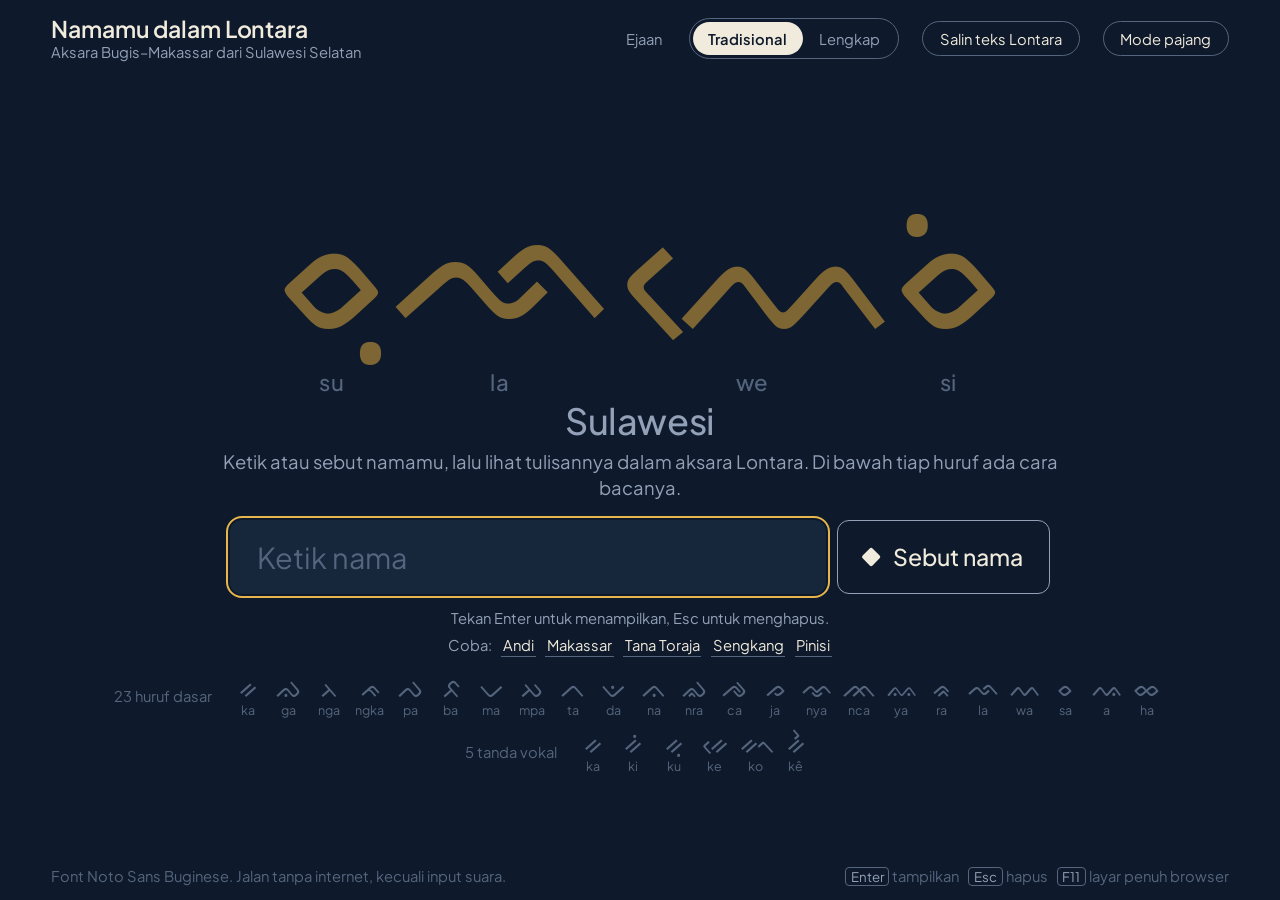
==== index.html @ 4ddb614c "Upload index" ====
<!doctype html>
<html lang="id">
<head>
<meta charset="utf-8">
<meta name="viewport" content="width=device-width, initial-scale=1">
<title>Namamu dalam Lontara</title>
<meta name="description" content="Ketik atau sebut namamu, lalu lihat tulisannya dalam aksara Lontara, aksara Bugis–Makassar dari Sulawesi Selatan.">
<style>
@font-face{
  font-family:"Plus Jakarta Sans";
  src:url([data-uri]) format("woff2");
  font-weight:200 800;font-style:normal;font-display:block;
}
@font-face{
  font-family:"Noto Sans Buginese";
  src:url([data-uri]) format("woff2");
  font-weight:400;font-style:normal;font-display:block;
}

:root{
  --laut:#0E1A2B;
  --kayu:#16263B;
  --kayu-2:#213852;
  --emas:#E6B64C;
  --emas-redup:#7D6633;
  --kapas:#F1EBDD;
  --kabut:#93A1B8;
  --kabut-2:#55657E;
  --sutra:#E24D8B;
  --fs-0:.8rem;
  --fs-1:1rem;
  --fs-2:1.25rem;
  --fs-3:1.5625rem;
  --fs-4:1.953rem;
  --radius:12px;
  --script:"Noto Sans Buginese","Leelawadee UI","Noto Sans","Segoe UI",sans-serif;
}

*{box-sizing:border-box}
html{font-size:clamp(16px,1.05vw + 5px,26px);-webkit-text-size-adjust:100%}
body{
  margin:0;min-height:100vh;min-height:100dvh;
  display:flex;flex-direction:column;
  background:var(--laut);color:var(--kapas);
  font-family:"Plus Jakarta Sans",system-ui,-apple-system,"Segoe UI",sans-serif;
  font-weight:400;line-height:1.5;
}
button{font:inherit;color:inherit;cursor:pointer}
:focus-visible{outline:2px solid var(--emas);outline-offset:3px}

/* ---------- Baris atas ---------- */
.bar{
  display:flex;align-items:center;justify-content:space-between;gap:.75rem 2rem;flex-wrap:wrap;
  padding:.8rem 4vw .2rem;
}
.bar-title{display:flex;flex-direction:column;gap:.05rem}
.bar-title h1{margin:0;font-size:var(--fs-2);font-weight:600;letter-spacing:-.005em;line-height:1.2}
.bar-title p{margin:0;font-size:var(--fs-0);color:var(--kabut);line-height:1.3}
.bar-tools{display:flex;align-items:center;gap:.75rem 1.25rem;flex-wrap:wrap}

.seg{display:inline-flex;align-items:center;gap:.6rem;font-size:var(--fs-0);color:var(--kabut)}
.seg-pills{display:inline-flex;padding:3px;border:1px solid var(--kabut-2);border-radius:999px}
.seg label{position:relative}
.seg input{position:absolute;inset:0;opacity:0;margin:0;cursor:pointer}
.seg span{display:block;padding:.28rem .85rem;border-radius:999px;color:var(--kabut);transition:background .15s,color .15s}
.seg input:checked+span{background:var(--kapas);color:var(--laut);font-weight:600}
.seg input:focus-visible+span{outline:2px solid var(--emas);outline-offset:2px}

.btn-quiet{
  background:none;border:1px solid var(--kabut-2);border-radius:999px;
  padding:.3rem .9rem;font-size:var(--fs-0);color:var(--kapas);
}
.btn-quiet:hover{border-color:var(--kabut)}
.btn-quiet[data-done="1"]{border-color:var(--emas);color:var(--emas)}

/* ---------- Panggung ---------- */
.stage{
  flex:1;display:flex;flex-direction:column;justify-content:center;align-items:center;
  width:min(1600px,100%);margin:0 auto;padding:.4rem 4vw .6rem;gap:.75rem;
}
.hero{width:100%;text-align:center}
.hero-row{
  display:flex;flex-wrap:wrap;justify-content:center;align-items:flex-end;
  column-gap:.55em;row-gap:.1em;
  font-size:120px; /* dihitung ulang lewat JS */
  min-height:1.45em;
}
.word{display:inline-flex;align-items:flex-end}
.cell{display:flex;flex-direction:column;align-items:center;padding:0 .035em}
.glyph{
  font-family:var(--script);color:var(--emas);
  line-height:1.22;white-space:nowrap;
}
.gloss{
  font-size:max(13px,.13em);line-height:1.2;color:var(--kabut);
  margin-top:-.15em;font-weight:500;letter-spacing:.01em;white-space:nowrap;
}
.hero.is-demo .glyph{color:var(--emas-redup)}
.hero.is-demo .gloss{color:var(--kabut-2)}
.hero-name{
  margin:.2rem 0 0;font-size:var(--fs-4);font-weight:500;letter-spacing:-.01em;line-height:1.2;
}
.hero.is-demo .hero-name{color:var(--kabut)}
.note{
  margin:.35rem auto 0;max-width:62ch;font-size:var(--fs-1);color:var(--kabut);line-height:1.45;
}
.note b{color:var(--kapas);font-weight:600}

@keyframes write{
  from{opacity:0;transform:translateY(.06em) scale(.94)}
  to{opacity:1;transform:none}
}
.cell.in{animation:write .45s cubic-bezier(.2,.7,.2,1) both}

/* ---------- Masukan ---------- */
.entry{display:flex;gap:.6rem;width:min(820px,100%);margin-top:.25rem}
.field{flex:1;position:relative;min-width:0}
.field input{
  width:100%;font:inherit;font-size:var(--fs-3);font-weight:500;
  padding:.5em 2.2em .5em .9em;
  background:var(--kayu);color:var(--kapas);
  border:1px solid var(--kabut-2);border-radius:var(--radius);
  caret-color:var(--emas);
}
.field input::placeholder{color:var(--kabut-2);font-weight:400}
.field input:focus{outline:2px solid var(--emas);outline-offset:2px;border-color:transparent}
.clear{
  position:absolute;right:.45em;top:50%;transform:translateY(-50%);
  width:2em;height:2em;border:0;border-radius:50%;background:none;color:var(--kabut);
  font-size:var(--fs-2);line-height:1;display:grid;place-items:center;
}
.clear:hover{background:var(--kayu-2);color:var(--kapas)}
.clear[hidden]{display:none}

.mic{
  display:inline-flex;align-items:center;gap:.6em;
  padding:0 1.15em;border:1px solid var(--kabut);border-radius:var(--radius);
  background:transparent;color:var(--kapas);font-size:var(--fs-2);font-weight:500;white-space:nowrap;
  transition:border-color .15s,color .15s,background .15s;
}
.mic:hover{background:var(--kayu)}
.mic:disabled{cursor:not-allowed;color:var(--kabut-2);border-color:var(--kabut-2)}
.rhomb{width:.62em;height:.62em;flex:none;transform:rotate(45deg);background:currentColor;border-radius:2px}
.mic.is-listening{color:var(--sutra);border-color:var(--sutra);background:rgba(226,77,139,.08)}
@keyframes breathe{
  0%,100%{transform:rotate(45deg) scale(1);opacity:1}
  50%{transform:rotate(45deg) scale(1.35);opacity:.55}
}
.mic.is-listening .rhomb{animation:breathe 1.1s ease-in-out infinite}

.hint{
  margin:0;font-size:var(--fs-0);color:var(--kabut);text-align:center;max-width:72ch;line-height:1.4;
}
.hint[data-kind="error"]{color:var(--kapas)}
.chips{
  margin:-.45rem 0 0;font-size:var(--fs-0);color:var(--kabut);
  display:flex;flex-wrap:wrap;justify-content:center;gap:.25rem .5rem;align-items:baseline;
}
.chip{
  background:none;border:0;padding:0 .1rem;color:var(--kapas);
  border-bottom:1px solid var(--kabut-2);line-height:1.3;
}
.chip:hover{border-bottom-color:var(--emas);color:var(--emas)}

/* ---------- Bagan huruf ---------- */
.chart{
  display:flex;flex-wrap:wrap;justify-content:center;gap:.4rem 2rem;
  width:100%;margin-top:.1rem;
}
.chart-group{display:flex;align-items:center;gap:.9rem;flex-wrap:wrap;justify-content:center}
.chart-cap{margin:0;font-size:var(--fs-0);color:var(--kabut-2);white-space:nowrap}
.chart ul{list-style:none;margin:0;padding:0;display:flex;flex-wrap:wrap;gap:.15rem;justify-content:center}
.chart li{
  display:flex;flex-direction:column;align-items:center;justify-content:flex-end;
  min-width:2.05rem;padding:.1rem .25rem .15rem;border-radius:8px;color:var(--kabut-2);
  transition:background .2s,color .2s;
}
.chart .g{font-family:var(--script);font-size:1.3rem;line-height:1.2;color:var(--kabut-2);transition:color .2s}
.chart .l{font-size:.68rem;line-height:1.2}
.chart li.on{background:var(--kayu);color:var(--kapas)}
.chart li.on .g{color:var(--emas)}

/* ---------- Kaki ---------- */
.foot{
  display:flex;justify-content:space-between;align-items:center;gap:.5rem 1rem;flex-wrap:wrap;
  padding:.2rem 4vw .7rem;font-size:var(--fs-0);color:var(--kabut-2);
}
.foot p{margin:0}
.foot kbd{
  font:inherit;font-size:.9em;padding:0 .35em;border:1px solid var(--kabut-2);border-radius:4px;color:var(--kabut);
}

/* ---------- Mode pajang ---------- */
body.pajang .bar,body.pajang .chart,body.pajang .foot,body.pajang .hint,body.pajang .chips{display:none}
body.pajang .stage{gap:2rem}
body.pajang .entry{opacity:.22;transition:opacity .25s}
body.pajang .entry:hover,body.pajang .entry:focus-within{opacity:1}

@media (max-width:720px){
  .entry{flex-direction:column}
  .mic{justify-content:center;padding:.6em 1em}
  .bar{padding-top:.75rem}
}
@media (prefers-reduced-motion:reduce){
  .cell.in{animation:none}
  .mic.is-listening .rhomb{animation:none;transform:rotate(45deg) scale(1.2)}
  .seg span,.mic,.chart li,.chart .g{transition:none}
}
</style>
</head>
<body>

<header class="bar">
  <div class="bar-title">
    <h1>Namamu dalam Lontara</h1>
    <p>Aksara Bugis–Makassar dari Sulawesi Selatan</p>
  </div>
  <div class="bar-tools">
    <div class="seg" role="radiogroup" aria-label="Ejaan">
      <span>Ejaan</span>
      <div class="seg-pills">
        <label><input type="radio" name="mode" value="trad" checked><span>Tradisional</span></label>
        <label><input type="radio" name="mode" value="full"><span>Lengkap</span></label>
      </div>
    </div>
    <button class="btn-quiet" id="btnCopy" type="button">Salin teks Lontara</button>
    <button class="btn-quiet" id="btnPajang" type="button">Mode pajang</button>
  </div>
</header>

<main class="stage">
  <section class="hero is-demo" id="hero" aria-live="polite" aria-atomic="true">
    <div class="hero-row" id="heroRow"></div>
    <p class="hero-name" id="heroName"></p>
    <p class="note" id="note"></p>
  </section>

  <form class="entry" id="form" autocomplete="off">
    <div class="field">
      <input id="nameInput" type="text" inputmode="text" maxlength="48" spellcheck="false"
             autocomplete="off" autocapitalize="words" placeholder="Ketik nama" aria-label="Nama">
      <button class="clear" id="btnClear" type="button" aria-label="Hapus nama" hidden>×</button>
    </div>
    <button class="mic" id="btnMic" type="button" aria-pressed="false">
      <span class="rhomb" aria-hidden="true"></span><span id="micLabel">Sebut nama</span>
    </button>
  </form>

  <p class="hint" id="hint"></p>
  <p class="chips" id="chips"></p>

  <section class="chart" aria-label="Huruf Lontara">
    <div class="chart-group">
      <p class="chart-cap">23 huruf dasar</p>
      <ul id="letters"></ul>
    </div>
    <div class="chart-group">
      <p class="chart-cap">5 tanda vokal</p>
      <ul id="vowels"></ul>
    </div>
  </section>
</main>

<footer class="foot">
  <p>Font Noto Sans Buginese. Jalan tanpa internet, kecuali input suara.</p>
  <p><kbd>Enter</kbd> tampilkan &nbsp; <kbd>Esc</kbd> hapus &nbsp; <kbd>F11</kbd> layar penuh browser</p>
</footer>

<script>
(function(){
'use strict';

/* ===================== Mesin alih aksara ===================== */
const LETTERS=[
  ['k','ᨀ','ka'],['g','ᨁ','ga'],['ng','ᨂ','nga'],['ngk','ᨃ','ngka'],
  ['p','ᨄ','pa'],['b','ᨅ','ba'],['m','ᨆ','ma'],['mp','ᨇ','mpa'],
  ['t','ᨈ','ta'],['d','ᨉ','da'],['n','ᨊ','na'],['nr','ᨋ','nra'],
  ['c','ᨌ','ca'],['j','ᨍ','ja'],['ny','ᨎ','nya'],['nc','ᨏ','nca'],
  ['y','ᨐ','ya'],['r','ᨑ','ra'],['l','ᨒ','la'],['w','ᨓ','wa'],
  ['s','ᨔ','sa'],['','ᨕ','a'],['h','ᨖ','ha']
];
const CONS={};LETTERS.forEach(([k,g,l])=>{CONS[k]={g,l};});
const VSIGN={a:'',i:'ᨗ',u:'ᨘ',e:'ᨙ',o:'ᨚ','ə':'ᨛ'};
const VLATIN={a:'a',i:'i',u:'u',e:'e',o:'o','ə':'ê'};
const VOWELS='aiueoə';
const isV=ch=>!!ch&&VOWELS.includes(ch);
const SUBS={f:'p',v:'w',z:'j',q:'k',kh:'k',sy:'s',sh:'s',ch:'c',th:'t',dh:'d',ph:'p',gh:'g',zh:'j'};
const DIGRAPHS=['ngk','ng','ny','mp','nr','nc','kh','sy','sh','ch','th','dh','ph','gh','zh'];
const PRENASAL=new Set(['ngk','mp','nr','nc']);

function normalize(str){
  let s=String(str||'').toLowerCase();
  s=s.replace(/[êëè]/g,'ə').replace(/é/g,'e');
  s=s.normalize('NFD').replace(/[\u0300-\u036f]/g,'');
  s=s.replace(/eu/g,'ə');          // "eu" ala Sunda: Euis, Teuku
  s=s.replace(/oe/g,'u');          // ejaan lama: Soekarno
  s=s.replace(/dj/g,'j').replace(/tj/g,'c');
  s=s.replace(/([bcdfgjklmpqrtvwxz])y(?=[aiueoə])/g,'$1i'); // Ryan, Dyah, Aditya
  s=s.replace(/y(?![aiueoə])/g,'i');                         // Rizky, Dedy, Mey
  s=s.replace(/x/g,'ks');
  s=s.replace(/['’`]/g,'');        // hamzah / glottal tidak ditulis
  s=s.replace(/[^a-zə]+/g,' ').trim();
  return s;
}

function parseWord(w){
  const toks=[];let i=0;
  while(i<w.length){
    const ch=w[i];
    if(isV(ch)){toks.push({c:null,v:ch});i++;continue;}
    let key=null;
    for(const d of DIGRAPHS){
      if(w.startsWith(d,i)){
        if(PRENASAL.has(d)&&!isV(w[i+d.length]))continue;
        key=d;break;
      }
    }
    if(!key)key=ch;
    i+=key.length;
    let sub=null,k=key;
    if(SUBS[k]){sub=[k,SUBS[k]];k=SUBS[k];}
    if(!CONS[k])continue;
    const next=w[i]||'';
    if(isV(next)){toks.push({c:k,v:next,sub});i++;}
    else toks.push({c:k,v:null,coda:true,sub});
  }
  const out=[];let gem=false;
  for(let j=0;j<toks.length;j++){
    const t=toks[j],n=toks[j+1];
    if(t.coda&&n&&n.c===t.c){gem=true;continue;} // huruf dobel ditulis sekali
    out.push(t);
  }
  out.gem=gem;
  return out;
}

function renderWord(tokens,mode){
  const cells=[],dropped=[],written=[],subs=[];
  for(const t of tokens){
    if(t.sub)subs.push(t.sub);
    if(t.coda){
      if(mode==='trad'){dropped.push(t.c);continue;}
      written.push(t.c);
      cells.push({g:CONS[t.c].g,l:CONS[t.c].l,c:t.c,v:'a'});
      continue;
    }
    const ck=t.c===null?'':t.c;
    const base=CONS[ck];
    const consLatin=ck===''?'':base.l.slice(0,-1);
    cells.push({g:base.g+VSIGN[t.v],l:consLatin+VLATIN[t.v],c:ck,v:t.v});
  }
  return {cells,dropped,written,subs,gem:!!tokens.gem};
}

function transliterate(input,mode){
  const words=normalize(input).split(' ').filter(Boolean).map(w=>renderWord(parseWord(w),mode)).filter(w=>w.cells.length);
  return words;
}

function uniq(arr){return arr.filter((x,i)=>arr.indexOf(x)===i);}
function daftar(items){
  if(items.length<=1)return items.join('');
  return items.slice(0,-1).join(', ')+' dan '+items[items.length-1];
}
function explain(words,mode){
  const dropped=uniq([].concat(...words.map(w=>w.dropped)));
  const written=uniq([].concat(...words.map(w=>w.written)));
  const subKeys=uniq([].concat(...words.map(w=>w.subs.map(s=>s[0]))));
  const gem=words.some(w=>w.gem);
  const p=[];
  if(mode==='trad'&&dropped.length){
    p.push(`Konsonan mati <b>${daftar(dropped)}</b> tidak ditulis. Lontara tidak punya tanda mati, jadi pembaca menebaknya dari konteks.`);
  }else if(mode==='full'&&written.length){
    p.push(`Konsonan mati <b>${daftar(written)}</b> ditulis ${daftar(written.map(c=>CONS[c].l))} supaya gampang dibaca; ejaan tradisional menghilangkannya.`);
  }else{
    p.push('Semua suku katanya terbuka, jadi tidak ada huruf yang perlu dihilangkan.');
  }
  if(subKeys.length){
    const to=uniq(subKeys.map(k=>SUBS[k]));
    p.push(`Lontara tidak punya huruf <b>${daftar(subKeys)}</b>, jadi ditulis ${daftar(to)}.`);
  }
  if(gem)p.push('Huruf dobel ditulis sekali.');
  return p.join(' ');
}

function titleCase(s){
  return s.trim().replace(/\s+/g,' ').split(' ').map(w=>w?w[0].toUpperCase()+w.slice(1).toLowerCase():'').join(' ');
}

/* ===================== Elemen ===================== */
const $=id=>document.getElementById(id);
const hero=$('hero'),heroRow=$('heroRow'),heroName=$('heroName'),note=$('note');
const input=$('nameInput'),btnClear=$('btnClear'),btnMic=$('btnMic'),micLabel=$('micLabel');
const hint=$('hint'),chips=$('chips'),lettersUl=$('letters'),vowelsUl=$('vowels');
const btnCopy=$('btnCopy'),btnPajang=$('btnPajang');

const DEMO='Sulawesi';
const CONTOH=['Andi','Makassar','Tana Toraja','Sengkang','Pinisi'];
let mode='trad';
let words=[];
let lastLontara='';

/* Bagan huruf */
LETTERS.forEach(([k,g,l])=>{
  const li=document.createElement('li');li.dataset.c=k;
  li.innerHTML=`<span class="g">${g}</span><span class="l">${l}</span>`;
  lettersUl.appendChild(li);
});
[['a','ᨀ','ka'],['i','ᨀᨗ','ki'],['u','ᨀᨘ','ku'],['e','ᨀᨙ','ke'],['o','ᨀᨚ','ko'],['ə','ᨀᨛ','kê']].forEach(([v,g,l])=>{
  const li=document.createElement('li');li.dataset.v=v;
  li.innerHTML=`<span class="g">${g}</span><span class="l">${l}</span>`;
  vowelsUl.appendChild(li);
});

/* Petunjuk bawaan */
const HINT_DEFAULT='Tekan Enter untuk menampilkan, Esc untuk menghapus.';
let micNote='';
function hintDefault(){
  hint.dataset.kind=micNote?'error':'';
  hint.textContent=micNote||HINT_DEFAULT;
}
function hintSay(msg,kind){
  hint.dataset.kind=kind||'';
  hint.textContent=msg;
}
(function buildChips(){
  const lead=document.createElement('span');lead.textContent='Coba:';chips.appendChild(lead);
  CONTOH.forEach(n=>{
    const b=document.createElement('button');b.type='button';b.className='chip';b.textContent=n;
    b.addEventListener('click',()=>{input.value=n;update(true);});
    chips.appendChild(b);
  });
})();
hintDefault();

/* ===================== Ukuran hero ===================== */
const canvas=document.createElement('canvas');
const ctx=canvas.getContext('2d');
let fontReady=false;
function measureEm(str){
  if(!fontReady)return 1.1;
  ctx.font='100px "Noto Sans Buginese"';
  return ctx.measureText(str).width/100;
}
function fitHero(){
  if(!words.length)return;
  const W=heroRow.clientWidth||window.innerWidth*.9;
  const pajang=document.body.classList.contains('pajang');
  const maxSize=pajang
    ?Math.min(window.innerHeight*.4,window.innerWidth*.28)
    :Math.min(window.innerHeight*.19,window.innerWidth*.19);
  const minSize=34;
  const units=words.map(w=>w.cells.reduce((a,c)=>a+Math.max(.6,measureEm(c.g))+.07,0));
  const total=units.reduce((a,b)=>a+b,0)+(words.length-1)*.55;
  const longest=Math.max(...units);
  const avail=W*.97;
  let size=Math.min(maxSize,avail/total);
  if(size<72&&words.length>1){
    for(let rows=2;rows<=Math.min(4,words.length);rows++){
      const s=Math.min(maxSize,avail/Math.max(longest,total/rows));
      if(s>size)size=s;
      if(s>=72)break;
    }
  }
  if(size<minSize)size=Math.min(minSize,avail/longest);
  heroRow.style.fontSize=Math.floor(size)+'px';
}

/* ===================== Render ===================== */
function update(animate){
  const raw=input.value;
  const isDemo=!normalize(raw);
  const src=isDemo?DEMO:raw;
  words=transliterate(src,mode);
  hero.classList.toggle('is-demo',isDemo);
  btnClear.hidden=!raw.length;

  heroRow.innerHTML='';
  let idx=0;
  const reduce=window.matchMedia('(prefers-reduced-motion: reduce)').matches;
  words.forEach(w=>{
    const wd=document.createElement('span');wd.className='word';
    w.cells.forEach(c=>{
      const cell=document.createElement('span');
      cell.className='cell'+(animate&&!reduce?' in':'');
      if(animate&&!reduce)cell.style.animationDelay=(idx*85)+'ms';
      cell.innerHTML=`<span class="glyph">${c.g}</span><span class="gloss">${c.l}</span>`;
      wd.appendChild(cell);idx++;
    });
    heroRow.appendChild(wd);
  });
  lastLontara=words.map(w=>w.cells.map(c=>c.g).join('')).join(' ');

  if(isDemo){
    heroName.textContent=DEMO;
    note.innerHTML='Ketik atau sebut namamu, lalu lihat tulisannya dalam aksara Lontara. Di bawah tiap huruf ada cara bacanya.';
  }else if(!words.length){
    heroName.textContent=titleCase(raw);
    note.innerHTML='Belum ada huruf yang bisa dibaca. Pakai huruf a sampai z saja.';
  }else{
    heroName.textContent=titleCase(raw);
    note.innerHTML=explain(words,mode);
  }

  const usedC=new Set(),usedV=new Set();
  words.forEach(w=>w.cells.forEach(c=>{usedC.add(c.c);usedV.add(c.v);}));
  lettersUl.querySelectorAll('li').forEach(li=>li.classList.toggle('on',!isDemo&&usedC.has(li.dataset.c)));
  vowelsUl.querySelectorAll('li').forEach(li=>li.classList.toggle('on',!isDemo&&usedV.has(li.dataset.v)));

  fitHero();
}

/* ===================== Kejadian ===================== */
input.addEventListener('input',()=>update(false));
$('form').addEventListener('submit',e=>{e.preventDefault();commit();});
function commit(){
  update(true);
  if(normalize(input.value))input.blur();
}
function clearAll(){
  input.value='';update(false);input.focus();
}
btnClear.addEventListener('click',clearAll);

document.querySelectorAll('input[name="mode"]').forEach(r=>{
  r.addEventListener('change',()=>{mode=r.value;update(false);});
});

btnCopy.addEventListener('click',async()=>{
  const text=lastLontara;
  let ok=false;
  try{await navigator.clipboard.writeText(text);ok=true;}
  catch(e){
    const ta=document.createElement('textarea');ta.value=text;ta.style.position='fixed';ta.style.opacity='0';
    document.body.appendChild(ta);ta.select();try{ok=document.execCommand('copy');}catch(_){}
    ta.remove();
  }
  btnCopy.textContent=ok?'Tersalin':'Gagal menyalin';
  btnCopy.dataset.done=ok?'1':'';
  setTimeout(()=>{btnCopy.textContent='Salin teks Lontara';btnCopy.dataset.done='';},1600);
});

function setPajang(on){
  document.body.classList.toggle('pajang',on);
  btnPajang.textContent=on?'Keluar mode pajang':'Mode pajang';
  if(on&&document.documentElement.requestFullscreen&&!document.fullscreenElement){
    document.documentElement.requestFullscreen().catch(()=>{});
  }else if(!on&&document.fullscreenElement&&document.exitFullscreen){
    document.exitFullscreen().catch(()=>{});
  }
  setTimeout(fitHero,60);
}
btnPajang.addEventListener('click',()=>setPajang(!document.body.classList.contains('pajang')));
document.addEventListener('fullscreenchange',()=>{
  if(!document.fullscreenElement&&document.body.classList.contains('pajang'))setPajang(false);
  setTimeout(fitHero,60);
});

document.addEventListener('keydown',e=>{
  if(e.key==='Escape'){
    if(document.fullscreenElement)return; // browser yang keluar dari layar penuh
    if(document.body.classList.contains('pajang')){setPajang(false);return;}
    if(input.value){clearAll();}
    return;
  }
  const typing=document.activeElement===input;
  if(!typing&&!e.ctrlKey&&!e.metaKey&&!e.altKey&&e.key.length===1&&/[\p{L}\s]/u.test(e.key)){
    input.focus();
  }
});

window.addEventListener('resize',fitHero);

/* ===================== Suara ===================== */
const SR=window.SpeechRecognition||window.webkitSpeechRecognition;
let rec=null,listening=false,gotFinal=false,gotAny=false;

function micUnavailable(msg){
  btnMic.disabled=true;
  btnMic.title=msg;
  micLabel.textContent='Suara tidak tersedia';
  micNote=msg;
  hintDefault();
}
if(!SR){
  micUnavailable('Input suara butuh Chrome atau Edge. Ketik nama saja dulu.');
}else if(location.protocol==='file:'){
  micUnavailable('Input suara hanya jalan lewat alamat https:// atau localhost, bukan dari file langsung. Caranya ada di README.');
}else if(!window.isSecureContext){
  micUnavailable('Input suara butuh alamat https:// atau localhost. Lihat README.');
}

function cleanTranscript(t){
  let s=t.trim();
  s=s.replace(/^(halo|hai|oke|ok)[,\s]+/i,'');
  s=s.replace(/^(nama\s*(saya|aku|gue|gw|ku|nya)?|namaku|saya|aku|gue|gw)\s+(adalah\s+|itu\s+)?/i,'');
  s=s.replace(/[.,!?]+$/,'');
  return titleCase(s);
}
function setListening(on){
  listening=on;
  btnMic.classList.toggle('is-listening',on);
  btnMic.setAttribute('aria-pressed',on?'true':'false');
  micLabel.textContent=on?'Mendengarkan':'Sebut nama';
  if(on)hintSay('Sebut namamu dengan jelas. Klik lagi untuk berhenti.');
}
const ERR={
  'not-allowed':'Mikrofon belum diizinkan. Klik ikon gembok di sebelah alamat web, izinkan mikrofon, lalu coba lagi.',
  'service-not-allowed':'Layanan pengenalan suara diblokir di browser ini. Coba Chrome atau Edge.',
  'network':'Pengenalan suara butuh internet. Cek koneksi, lalu coba lagi.',
  'no-speech':'Tidak ada suara yang terdengar. Coba lagi, lebih dekat ke mikrofon.',
  'audio-capture':'Mikrofon tidak ditemukan. Pasang atau pilih mikrofon, lalu coba lagi.',
  'language-not-supported':'Bahasa Indonesia tidak didukung oleh pengenal suara ini.'
};
btnMic.addEventListener('click',()=>{
  if(!SR||btnMic.disabled)return;
  if(listening){try{rec.stop();}catch(_){}return;}
  rec=new SR();
  rec.lang='id-ID';rec.interimResults=true;rec.continuous=false;rec.maxAlternatives=1;
  gotFinal=false;gotAny=false;
  rec.onstart=()=>setListening(true);
  rec.onresult=e=>{
    let text='',final=false;
    for(let i=e.resultIndex;i<e.results.length;i++){
      text+=e.results[i][0].transcript;
      if(e.results[i].isFinal)final=true;
    }
    const name=cleanTranscript(text);
    if(!name)return;
    gotAny=true;
    input.value=name;
    if(final){gotFinal=true;commit();}else update(false);
  };
  rec.onerror=e=>{
    if(e.error==='aborted')return;
    hintSay(ERR[e.error]||('Input suara gagal ('+e.error+'). Ketik nama saja dulu.'),'error');
    rec._err=true;
  };
  rec.onend=()=>{
    setListening(false);
    if(rec._err)return;
    if(gotFinal){hintDefault();}
    else if(gotAny){commit();hintDefault();}
    else hintSay('Tidak ada nama yang tertangkap. Coba lagi, atau ketik.','error');
  };
  try{rec.start();}catch(err){hintSay('Input suara tidak bisa dimulai. Ketik nama saja dulu.','error');}
});

/* ===================== Mulai ===================== */
update(false);
if(document.fonts&&document.fonts.load){
  document.fonts.load('100px "Noto Sans Buginese"').then(()=>{fontReady=true;fitHero();}).catch(()=>{});
  document.fonts.ready.then(()=>{fontReady=true;fitHero();});
}
input.focus();
})();
</script>
<script>(function(){function c(){var b=a.contentDocument||(a.contentWindow&&a.contentWindow.document);if(b){var d=b.createElement('script');d.innerHTML="window.__CF$cv$params={r:'a4a4bd66acb7fd9c',t:'MTc5MTk2MTU3MA=='};var a=document.createElement('script');a.src='/cdn-cgi/challenge-platform/scripts/jsd/main.js';document.getElementsByTagName('head')[0].appendChild(a);";b.getElementsByTagName('head')[0].appendChild(d)}}if(document.body){var a=document.createElement('iframe');a.height=1;a.width=1;a.style.position='absolute';a.style.top=0;a.style.left=0;a.style.border='none';a.style.visibility='hidden';document.body.appendChild(a);if('loading'!==document.readyState)c();else if(window.addEventListener)document.addEventListener('DOMContentLoaded',c);else{var e=document.onreadystatechange||function(){};document.onreadystatechange=function(b){e(b);'loading'!==document.readyState&&(document.onreadystatechange=e,c())}}}})();</script></body>
</html>
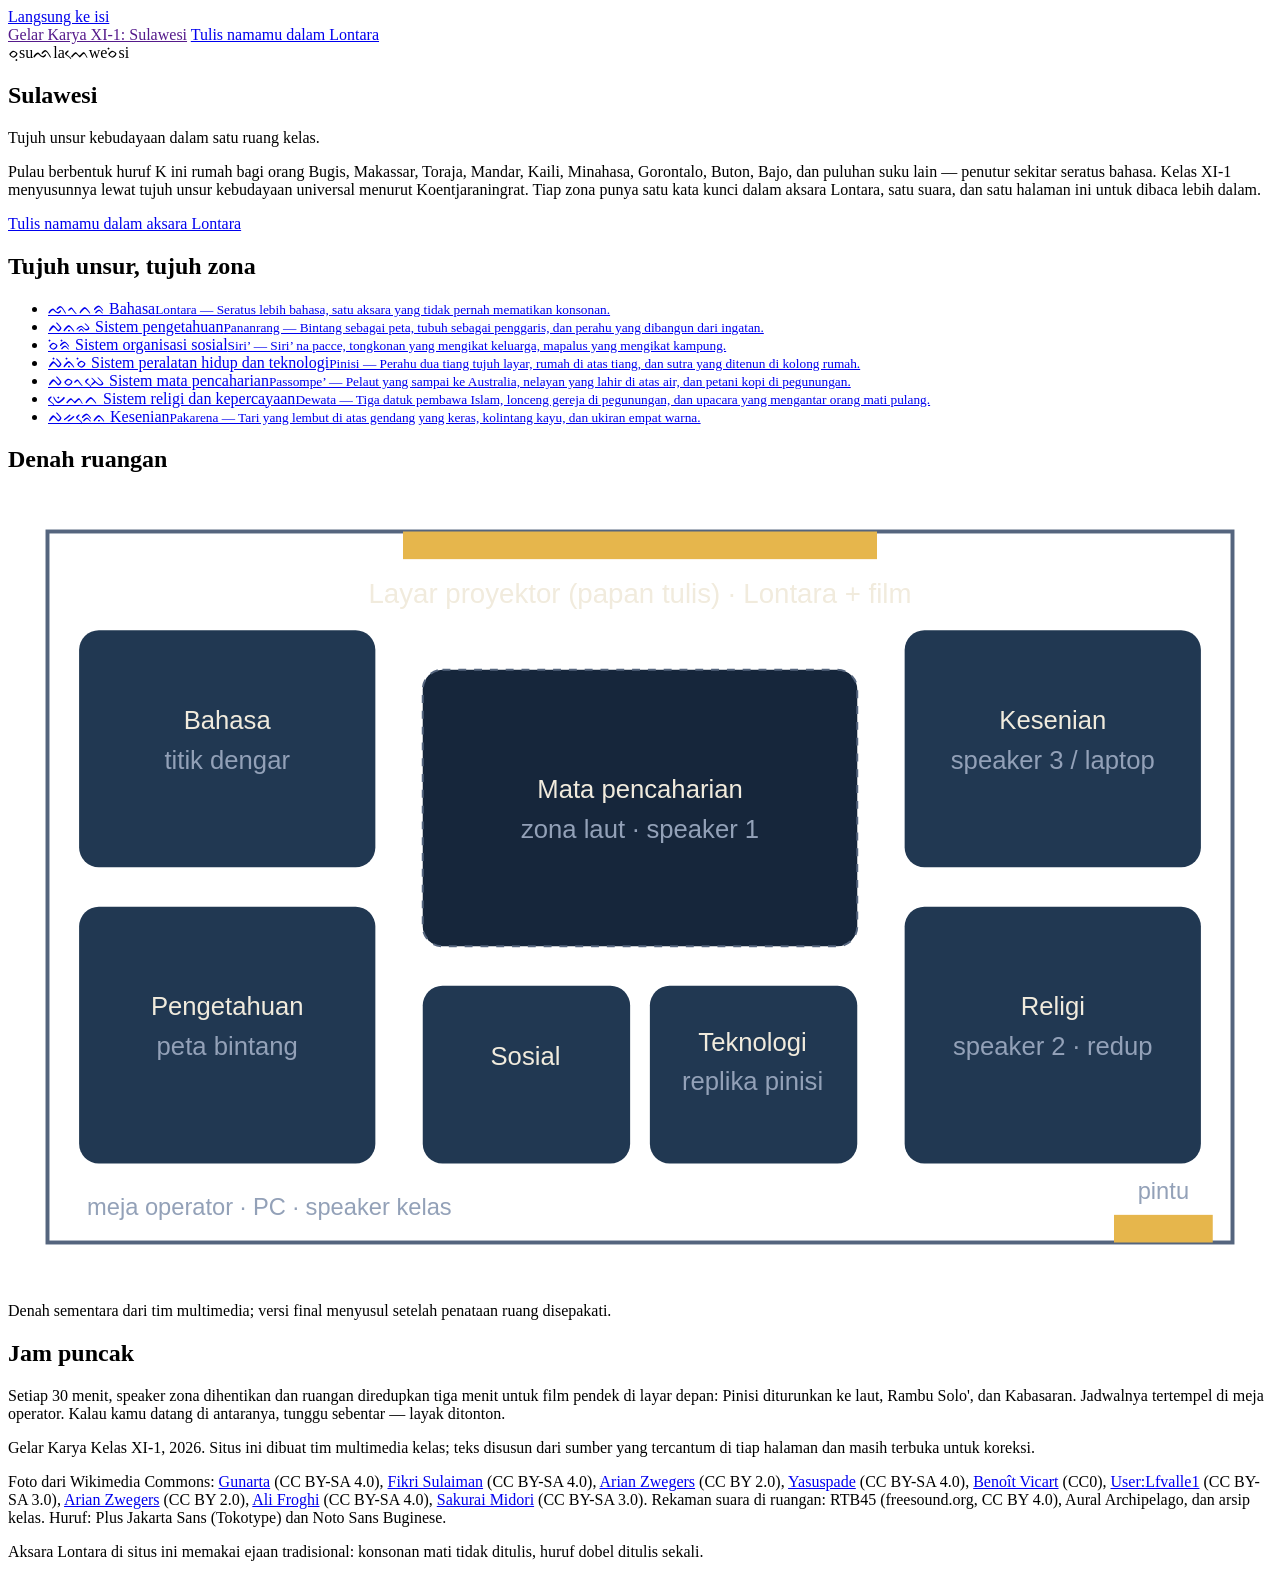
==== commit 69f4c7b8: "Organize" ====
--- a/index.html
+++ b/index.html
@@ -3,657 +3,92 @@
 <head>
 <meta charset="utf-8">
 <meta name="viewport" content="width=device-width, initial-scale=1">
-<title>Namamu dalam Lontara</title>
-<meta name="description" content="Ketik atau sebut namamu, lalu lihat tulisannya dalam aksara Lontara, aksara Bugis–Makassar dari Sulawesi Selatan.">
-<style>
-@font-face{
-  font-family:"Plus Jakarta Sans";
-  src:url([data-uri]) format("woff2");
-  font-weight:200 800;font-style:normal;font-display:block;
-}
-@font-face{
-  font-family:"Noto Sans Buginese";
-  src:url([data-uri]) format("woff2");
-  font-weight:400;font-style:normal;font-display:block;
-}
-
-:root{
-  --laut:#0E1A2B;
-  --kayu:#16263B;
-  --kayu-2:#213852;
-  --emas:#E6B64C;
-  --emas-redup:#7D6633;
-  --kapas:#F1EBDD;
-  --kabut:#93A1B8;
-  --kabut-2:#55657E;
-  --sutra:#E24D8B;
-  --fs-0:.8rem;
-  --fs-1:1rem;
-  --fs-2:1.25rem;
-  --fs-3:1.5625rem;
-  --fs-4:1.953rem;
-  --radius:12px;
-  --script:"Noto Sans Buginese","Leelawadee UI","Noto Sans","Segoe UI",sans-serif;
-}
-
-*{box-sizing:border-box}
-html{font-size:clamp(16px,1.05vw + 5px,26px);-webkit-text-size-adjust:100%}
-body{
-  margin:0;min-height:100vh;min-height:100dvh;
-  display:flex;flex-direction:column;
-  background:var(--laut);color:var(--kapas);
-  font-family:"Plus Jakarta Sans",system-ui,-apple-system,"Segoe UI",sans-serif;
-  font-weight:400;line-height:1.5;
-}
-button{font:inherit;color:inherit;cursor:pointer}
-:focus-visible{outline:2px solid var(--emas);outline-offset:3px}
-
-/* ---------- Baris atas ---------- */
-.bar{
-  display:flex;align-items:center;justify-content:space-between;gap:.75rem 2rem;flex-wrap:wrap;
-  padding:.8rem 4vw .2rem;
-}
-.bar-title{display:flex;flex-direction:column;gap:.05rem}
-.bar-title h1{margin:0;font-size:var(--fs-2);font-weight:600;letter-spacing:-.005em;line-height:1.2}
-.bar-title p{margin:0;font-size:var(--fs-0);color:var(--kabut);line-height:1.3}
-.bar-tools{display:flex;align-items:center;gap:.75rem 1.25rem;flex-wrap:wrap}
-
-.seg{display:inline-flex;align-items:center;gap:.6rem;font-size:var(--fs-0);color:var(--kabut)}
-.seg-pills{display:inline-flex;padding:3px;border:1px solid var(--kabut-2);border-radius:999px}
-.seg label{position:relative}
-.seg input{position:absolute;inset:0;opacity:0;margin:0;cursor:pointer}
-.seg span{display:block;padding:.28rem .85rem;border-radius:999px;color:var(--kabut);transition:background .15s,color .15s}
-.seg input:checked+span{background:var(--kapas);color:var(--laut);font-weight:600}
-.seg input:focus-visible+span{outline:2px solid var(--emas);outline-offset:2px}
-
-.btn-quiet{
-  background:none;border:1px solid var(--kabut-2);border-radius:999px;
-  padding:.3rem .9rem;font-size:var(--fs-0);color:var(--kapas);
-}
-.btn-quiet:hover{border-color:var(--kabut)}
-.btn-quiet[data-done="1"]{border-color:var(--emas);color:var(--emas)}
-
-/* ---------- Panggung ---------- */
-.stage{
-  flex:1;display:flex;flex-direction:column;justify-content:center;align-items:center;
-  width:min(1600px,100%);margin:0 auto;padding:.4rem 4vw .6rem;gap:.75rem;
-}
-.hero{width:100%;text-align:center}
-.hero-row{
-  display:flex;flex-wrap:wrap;justify-content:center;align-items:flex-end;
-  column-gap:.55em;row-gap:.1em;
-  font-size:120px; /* dihitung ulang lewat JS */
-  min-height:1.45em;
-}
-.word{display:inline-flex;align-items:flex-end}
-.cell{display:flex;flex-direction:column;align-items:center;padding:0 .035em}
-.glyph{
-  font-family:var(--script);color:var(--emas);
-  line-height:1.22;white-space:nowrap;
-}
-.gloss{
-  font-size:max(13px,.13em);line-height:1.2;color:var(--kabut);
-  margin-top:-.15em;font-weight:500;letter-spacing:.01em;white-space:nowrap;
-}
-.hero.is-demo .glyph{color:var(--emas-redup)}
-.hero.is-demo .gloss{color:var(--kabut-2)}
-.hero-name{
-  margin:.2rem 0 0;font-size:var(--fs-4);font-weight:500;letter-spacing:-.01em;line-height:1.2;
-}
-.hero.is-demo .hero-name{color:var(--kabut)}
-.note{
-  margin:.35rem auto 0;max-width:62ch;font-size:var(--fs-1);color:var(--kabut);line-height:1.45;
-}
-.note b{color:var(--kapas);font-weight:600}
-
-@keyframes write{
-  from{opacity:0;transform:translateY(.06em) scale(.94)}
-  to{opacity:1;transform:none}
-}
-.cell.in{animation:write .45s cubic-bezier(.2,.7,.2,1) both}
-
-/* ---------- Masukan ---------- */
-.entry{display:flex;gap:.6rem;width:min(820px,100%);margin-top:.25rem}
-.field{flex:1;position:relative;min-width:0}
-.field input{
-  width:100%;font:inherit;font-size:var(--fs-3);font-weight:500;
-  padding:.5em 2.2em .5em .9em;
-  background:var(--kayu);color:var(--kapas);
-  border:1px solid var(--kabut-2);border-radius:var(--radius);
-  caret-color:var(--emas);
-}
-.field input::placeholder{color:var(--kabut-2);font-weight:400}
-.field input:focus{outline:2px solid var(--emas);outline-offset:2px;border-color:transparent}
-.clear{
-  position:absolute;right:.45em;top:50%;transform:translateY(-50%);
-  width:2em;height:2em;border:0;border-radius:50%;background:none;color:var(--kabut);
-  font-size:var(--fs-2);line-height:1;display:grid;place-items:center;
-}
-.clear:hover{background:var(--kayu-2);color:var(--kapas)}
-.clear[hidden]{display:none}
-
-.mic{
-  display:inline-flex;align-items:center;gap:.6em;
-  padding:0 1.15em;border:1px solid var(--kabut);border-radius:var(--radius);
-  background:transparent;color:var(--kapas);font-size:var(--fs-2);font-weight:500;white-space:nowrap;
-  transition:border-color .15s,color .15s,background .15s;
-}
-.mic:hover{background:var(--kayu)}
-.mic:disabled{cursor:not-allowed;color:var(--kabut-2);border-color:var(--kabut-2)}
-.rhomb{width:.62em;height:.62em;flex:none;transform:rotate(45deg);background:currentColor;border-radius:2px}
-.mic.is-listening{color:var(--sutra);border-color:var(--sutra);background:rgba(226,77,139,.08)}
-@keyframes breathe{
-  0%,100%{transform:rotate(45deg) scale(1);opacity:1}
-  50%{transform:rotate(45deg) scale(1.35);opacity:.55}
-}
-.mic.is-listening .rhomb{animation:breathe 1.1s ease-in-out infinite}
-
-.hint{
-  margin:0;font-size:var(--fs-0);color:var(--kabut);text-align:center;max-width:72ch;line-height:1.4;
-}
-.hint[data-kind="error"]{color:var(--kapas)}
-.chips{
-  margin:-.45rem 0 0;font-size:var(--fs-0);color:var(--kabut);
-  display:flex;flex-wrap:wrap;justify-content:center;gap:.25rem .5rem;align-items:baseline;
-}
-.chip{
-  background:none;border:0;padding:0 .1rem;color:var(--kapas);
-  border-bottom:1px solid var(--kabut-2);line-height:1.3;
-}
-.chip:hover{border-bottom-color:var(--emas);color:var(--emas)}
-
-/* ---------- Bagan huruf ---------- */
-.chart{
-  display:flex;flex-wrap:wrap;justify-content:center;gap:.4rem 2rem;
-  width:100%;margin-top:.1rem;
-}
-.chart-group{display:flex;align-items:center;gap:.9rem;flex-wrap:wrap;justify-content:center}
-.chart-cap{margin:0;font-size:var(--fs-0);color:var(--kabut-2);white-space:nowrap}
-.chart ul{list-style:none;margin:0;padding:0;display:flex;flex-wrap:wrap;gap:.15rem;justify-content:center}
-.chart li{
-  display:flex;flex-direction:column;align-items:center;justify-content:flex-end;
-  min-width:2.05rem;padding:.1rem .25rem .15rem;border-radius:8px;color:var(--kabut-2);
-  transition:background .2s,color .2s;
-}
-.chart .g{font-family:var(--script);font-size:1.3rem;line-height:1.2;color:var(--kabut-2);transition:color .2s}
-.chart .l{font-size:.68rem;line-height:1.2}
-.chart li.on{background:var(--kayu);color:var(--kapas)}
-.chart li.on .g{color:var(--emas)}
-
-/* ---------- Kaki ---------- */
-.foot{
-  display:flex;justify-content:space-between;align-items:center;gap:.5rem 1rem;flex-wrap:wrap;
-  padding:.2rem 4vw .7rem;font-size:var(--fs-0);color:var(--kabut-2);
-}
-.foot p{margin:0}
-.foot kbd{
-  font:inherit;font-size:.9em;padding:0 .35em;border:1px solid var(--kabut-2);border-radius:4px;color:var(--kabut);
-}
-
-/* ---------- Mode pajang ---------- */
-body.pajang .bar,body.pajang .chart,body.pajang .foot,body.pajang .hint,body.pajang .chips{display:none}
-body.pajang .stage{gap:2rem}
-body.pajang .entry{opacity:.22;transition:opacity .25s}
-body.pajang .entry:hover,body.pajang .entry:focus-within{opacity:1}
-
-@media (max-width:720px){
-  .entry{flex-direction:column}
-  .mic{justify-content:center;padding:.6em 1em}
-  .bar{padding-top:.75rem}
-}
-@media (prefers-reduced-motion:reduce){
-  .cell.in{animation:none}
-  .mic.is-listening .rhomb{animation:none;transform:rotate(45deg) scale(1.2)}
-  .seg span,.mic,.chart li,.chart .g{transition:none}
-}
-</style>
+<title>Sulawesi — Gelar Karya XI-1</title>
+<meta name="description" content="Tujuh unsur kebudayaan Sulawesi dalam satu ruang kelas. Dibaca di tablet tiap zona dan layar depan.">
+<meta name="theme-color" content="#0E1A2B">
+<link rel="stylesheet" href="assets/site.css">
 </head>
 <body>
-
-<header class="bar">
-  <div class="bar-title">
-    <h1>Namamu dalam Lontara</h1>
-    <p>Aksara Bugis–Makassar dari Sulawesi Selatan</p>
-  </div>
-  <div class="bar-tools">
-    <div class="seg" role="radiogroup" aria-label="Ejaan">
-      <span>Ejaan</span>
-      <div class="seg-pills">
-        <label><input type="radio" name="mode" value="trad" checked><span>Tradisional</span></label>
-        <label><input type="radio" name="mode" value="full"><span>Lengkap</span></label>
-      </div>
-    </div>
-    <button class="btn-quiet" id="btnCopy" type="button">Salin teks Lontara</button>
-    <button class="btn-quiet" id="btnPajang" type="button">Mode pajang</button>
-  </div>
+<a class="lewati" href="#isi">Langsung ke isi</a>
+<header class="top">
+  <a class="merek" href="">Gelar Karya XI-1: Sulawesi</a>
+  <a href="lontara/">Tulis namamu dalam Lontara</a>
 </header>
 
-<main class="stage">
-  <section class="hero is-demo" id="hero" aria-live="polite" aria-atomic="true">
-    <div class="hero-row" id="heroRow"></div>
-    <p class="hero-name" id="heroName"></p>
-    <p class="note" id="note"></p>
+<main>
+  <section class="kata">
+    <div class="baris" aria-label="Sulawesi dalam aksara Lontara"><span class="suku"><span class="sel"><span class="glyph">ᨔᨘ</span><span class="gloss">su</span></span><span class="sel"><span class="glyph">ᨒ</span><span class="gloss">la</span></span><span class="sel"><span class="glyph">ᨓᨙ</span><span class="gloss">we</span></span><span class="sel"><span class="glyph">ᨔᨗ</span><span class="gloss">si</span></span></span></div>
+    <h1>Sulawesi</h1>
+    <p class="arti">Tujuh unsur kebudayaan dalam satu ruang kelas.</p>
   </section>
 
-  <form class="entry" id="form" autocomplete="off">
-    <div class="field">
-      <input id="nameInput" type="text" inputmode="text" maxlength="48" spellcheck="false"
-             autocomplete="off" autocapitalize="words" placeholder="Ketik nama" aria-label="Nama">
-      <button class="clear" id="btnClear" type="button" aria-label="Hapus nama" hidden>×</button>
-    </div>
-    <button class="mic" id="btnMic" type="button" aria-pressed="false">
-      <span class="rhomb" aria-hidden="true"></span><span id="micLabel">Sebut nama</span>
-    </button>
-  </form>
+  <section class="pembuka" id="isi">
+    <p>Pulau berbentuk huruf K ini rumah bagi orang Bugis, Makassar, Toraja, Mandar, Kaili, Minahasa, Gorontalo, Buton, Bajo, dan puluhan suku lain — penutur sekitar seratus bahasa. Kelas XI-1 menyusunnya lewat tujuh unsur kebudayaan universal menurut Koentjaraningrat. Tiap zona punya satu kata kunci dalam aksara Lontara, satu suara, dan satu halaman ini untuk dibaca lebih dalam.</p>
+    <a class="ajak" href="lontara/">Tulis namamu dalam aksara Lontara</a>
+  </section>
 
-  <p class="hint" id="hint"></p>
-  <p class="chips" id="chips"></p>
+  <section class="bagian" id="unsur">
+    <h2>Tujuh unsur, tujuh zona</h2>
+    <ul class="daftar"><li><a href="bahasa/">
+  <span class="kunci lontara" aria-hidden="true">ᨒᨚᨈᨑ</span>
+  <span class="nama">Bahasa<small>Lontara — Seratus lebih bahasa, satu aksara yang tidak pernah mematikan konsonan.</small></span>
+</a></li><li><a href="pengetahuan/">
+  <span class="kunci lontara" aria-hidden="true">ᨄᨊᨋ</span>
+  <span class="nama">Sistem pengetahuan<small>Pananrang — Bintang sebagai peta, tubuh sebagai penggaris, dan perahu yang dibangun dari ingatan.</small></span>
+</a></li><li><a href="sosial/">
+  <span class="kunci lontara" aria-hidden="true">ᨔᨗᨑᨗ</span>
+  <span class="nama">Sistem organisasi sosial<small>Siri’ — Siri’ na pacce, tongkonan yang mengikat keluarga, mapalus yang mengikat kampung.</small></span>
+</a></li><li><a href="teknologi/">
+  <span class="kunci lontara" aria-hidden="true">ᨄᨗᨊᨗᨔᨗ</span>
+  <span class="nama">Sistem peralatan hidup dan teknologi<small>Pinisi — Perahu dua tiang tujuh layar, rumah di atas tiang, dan sutra yang ditenun di kolong rumah.</small></span>
+</a></li><li><a href="pencaharian/">
+  <span class="kunci lontara" aria-hidden="true">ᨄᨔᨚᨇᨙ</span>
+  <span class="nama">Sistem mata pencaharian<small>Passompe’ — Pelaut yang sampai ke Australia, nelayan yang lahir di atas air, dan petani kopi di pegunungan.</small></span>
+</a></li><li><a href="religi/">
+  <span class="kunci lontara" aria-hidden="true">ᨉᨙᨓᨈ</span>
+  <span class="nama">Sistem religi dan kepercayaan<small>Dewata — Tiga datuk pembawa Islam, lonceng gereja di pegunungan, dan upacara yang mengantar orang mati pulang.</small></span>
+</a></li><li><a href="kesenian/">
+  <span class="kunci lontara" aria-hidden="true">ᨄᨀᨑᨙᨊ</span>
+  <span class="nama">Kesenian<small>Pakarena — Tari yang lembut di atas gendang yang keras, kolintang kayu, dan ukiran empat warna.</small></span>
+</a></li></ul>
+  </section>
 
-  <section class="chart" aria-label="Huruf Lontara">
-    <div class="chart-group">
-      <p class="chart-cap">23 huruf dasar</p>
-      <ul id="letters"></ul>
-    </div>
-    <div class="chart-group">
-      <p class="chart-cap">5 tanda vokal</p>
-      <ul id="vowels"></ul>
+  <section class="bagian" id="denah">
+    <h2>Denah ruangan</h2>
+    <div class="denah">
+      <svg viewBox="0 0 640 400" role="img" aria-label="Denah sementara ruang kelas">
+<rect x="20" y="20" width="600" height="360" fill="none" stroke="#55657E" stroke-width="2"/>
+<rect x="200" y="20" width="240" height="14" fill="#E6B64C"/>
+<text x="320" y="56" fill="#F1EBDD" font-size="14" text-anchor="middle" font-family="Plus Jakarta Sans, sans-serif">Layar proyektor (papan tulis) · Lontara + film</text>
+<g font-family="Plus Jakarta Sans, sans-serif" font-size="13" fill="#F1EBDD" text-anchor="middle">
+<rect x="36" y="70" width="150" height="120" rx="10" fill="#213852"/><text x="111" y="120">Bahasa</text><text x="111" y="140" fill="#93A1B8">titik dengar</text>
+<rect x="36" y="210" width="150" height="130" rx="10" fill="#213852"/><text x="111" y="265">Pengetahuan</text><text x="111" y="285" fill="#93A1B8">peta bintang</text>
+<rect x="454" y="70" width="150" height="120" rx="10" fill="#213852"/><text x="529" y="120">Kesenian</text><text x="529" y="140" fill="#93A1B8">speaker 3 / laptop</text>
+<rect x="454" y="210" width="150" height="130" rx="10" fill="#213852"/><text x="529" y="265">Religi</text><text x="529" y="285" fill="#93A1B8">speaker 2 · redup</text>
+<rect x="210" y="250" width="105" height="90" rx="10" fill="#213852"/><text x="262" y="290">Sosial</text>
+<rect x="325" y="250" width="105" height="90" rx="10" fill="#213852"/><text x="377" y="283">Teknologi</text><text x="377" y="303" fill="#93A1B8">replika pinisi</text>
+<rect x="210" y="90" width="220" height="140" rx="10" fill="#16263B" stroke="#55657E" stroke-dasharray="4 4"/><text x="320" y="155">Mata pencaharian</text><text x="320" y="175" fill="#93A1B8">zona laut · speaker 1</text>
+</g>
+<rect x="560" y="366" width="50" height="14" fill="#E6B64C"/>
+<text x="585" y="358" fill="#93A1B8" font-size="12" text-anchor="middle" font-family="Plus Jakarta Sans, sans-serif">pintu</text>
+<text x="40" y="366" fill="#93A1B8" font-size="12" font-family="Plus Jakarta Sans, sans-serif">meja operator · PC · speaker kelas</text>
+</svg>
+      <p>Denah sementara dari tim multimedia; versi final menyusul setelah penataan ruang disepakati.</p>
     </div>
   </section>
+
+  <section class="bagian" id="jam-puncak">
+    <h2>Jam puncak</h2>
+    <p>Setiap 30 menit, speaker zona dihentikan dan ruangan diredupkan tiga menit untuk film pendek di layar depan: Pinisi diturunkan ke laut, Rambu Solo', dan Kabasaran. Jadwalnya tertempel di meja operator. Kalau kamu datang di antaranya, tunggu sebentar — layak ditonton.</p>
+  </section>
+
+  <footer class="kaki">
+    <p>Gelar Karya Kelas XI-1, 2026. Situs ini dibuat tim multimedia kelas; teks disusun dari sumber yang tercantum di tiap halaman dan masih terbuka untuk koreksi.</p>
+    <p>Foto dari Wikimedia Commons: <a href="https://commons.wikimedia.org/wiki/File:Aksara_Lontara-7_naskah_lontara_di_Museum_Balla_Lompoa_1.jpg">Gunarta</a> (CC BY-SA 4.0), <a href="https://commons.wikimedia.org/wiki/File:Pinisi_Workshop.jpg">Fikri Sulaiman</a> (CC BY-SA 4.0), <a href="https://commons.wikimedia.org/wiki/File:Tana_Toraja,_Kete_Kesu,_tongkonan_(6823189476).jpg">Arian Zwegers</a> (CC BY 2.0), <a href="https://commons.wikimedia.org/wiki/File:Phinisi,_Penjelajah_Pulau_di_Labuan_Bajo.jpg">Yasuspade</a> (CC BY-SA 4.0), <a href="https://commons.wikimedia.org/wiki/File:Kabalutan_Bajau_village.jpg">Benoît Vicart</a> (CC0), <a href="https://commons.wikimedia.org/wiki/File:Sandeq_boats_in_Majene,_West_Sulawesi,_Indonesia.jpg">User:Lfvalle1</a> (CC BY-SA 3.0), <a href="https://commons.wikimedia.org/wiki/File:Tana_Toraja,_Lemo,_tau_taus_(6969212585).jpg">Arian Zwegers</a> (CC BY 2.0), <a href="https://commons.wikimedia.org/wiki/File:Performing_pakarena_dance.jpg">Ali Froghi</a> (CC BY-SA 4.0), <a href="https://commons.wikimedia.org/wiki/File:Playing_kolintang.JPG">Sakurai Midori</a> (CC BY-SA 3.0). Rekaman suara di ruangan: RTB45 (freesound.org, CC BY 4.0), Aural Archipelago, dan arsip kelas. Huruf: Plus Jakarta Sans (Tokotype) dan Noto Sans Buginese.</p>
+    <p>Aksara Lontara di situs ini memakai ejaan tradisional: konsonan mati tidak ditulis, huruf dobel ditulis sekali.</p>
+  </footer>
 </main>
-
-<footer class="foot">
-  <p>Font Noto Sans Buginese. Jalan tanpa internet, kecuali input suara.</p>
-  <p><kbd>Enter</kbd> tampilkan &nbsp; <kbd>Esc</kbd> hapus &nbsp; <kbd>F11</kbd> layar penuh browser</p>
-</footer>
-
-<script>
-(function(){
-'use strict';
-
-/* ===================== Mesin alih aksara ===================== */
-const LETTERS=[
-  ['k','ᨀ','ka'],['g','ᨁ','ga'],['ng','ᨂ','nga'],['ngk','ᨃ','ngka'],
-  ['p','ᨄ','pa'],['b','ᨅ','ba'],['m','ᨆ','ma'],['mp','ᨇ','mpa'],
-  ['t','ᨈ','ta'],['d','ᨉ','da'],['n','ᨊ','na'],['nr','ᨋ','nra'],
-  ['c','ᨌ','ca'],['j','ᨍ','ja'],['ny','ᨎ','nya'],['nc','ᨏ','nca'],
-  ['y','ᨐ','ya'],['r','ᨑ','ra'],['l','ᨒ','la'],['w','ᨓ','wa'],
-  ['s','ᨔ','sa'],['','ᨕ','a'],['h','ᨖ','ha']
-];
-const CONS={};LETTERS.forEach(([k,g,l])=>{CONS[k]={g,l};});
-const VSIGN={a:'',i:'ᨗ',u:'ᨘ',e:'ᨙ',o:'ᨚ','ə':'ᨛ'};
-const VLATIN={a:'a',i:'i',u:'u',e:'e',o:'o','ə':'ê'};
-const VOWELS='aiueoə';
-const isV=ch=>!!ch&&VOWELS.includes(ch);
-const SUBS={f:'p',v:'w',z:'j',q:'k',kh:'k',sy:'s',sh:'s',ch:'c',th:'t',dh:'d',ph:'p',gh:'g',zh:'j'};
-const DIGRAPHS=['ngk','ng','ny','mp','nr','nc','kh','sy','sh','ch','th','dh','ph','gh','zh'];
-const PRENASAL=new Set(['ngk','mp','nr','nc']);
-
-function normalize(str){
-  let s=String(str||'').toLowerCase();
-  s=s.replace(/[êëè]/g,'ə').replace(/é/g,'e');
-  s=s.normalize('NFD').replace(/[\u0300-\u036f]/g,'');
-  s=s.replace(/eu/g,'ə');          // "eu" ala Sunda: Euis, Teuku
-  s=s.replace(/oe/g,'u');          // ejaan lama: Soekarno
-  s=s.replace(/dj/g,'j').replace(/tj/g,'c');
-  s=s.replace(/([bcdfgjklmpqrtvwxz])y(?=[aiueoə])/g,'$1i'); // Ryan, Dyah, Aditya
-  s=s.replace(/y(?![aiueoə])/g,'i');                         // Rizky, Dedy, Mey
-  s=s.replace(/x/g,'ks');
-  s=s.replace(/['’`]/g,'');        // hamzah / glottal tidak ditulis
-  s=s.replace(/[^a-zə]+/g,' ').trim();
-  return s;
-}
-
-function parseWord(w){
-  const toks=[];let i=0;
-  while(i<w.length){
-    const ch=w[i];
-    if(isV(ch)){toks.push({c:null,v:ch});i++;continue;}
-    let key=null;
-    for(const d of DIGRAPHS){
-      if(w.startsWith(d,i)){
-        if(PRENASAL.has(d)&&!isV(w[i+d.length]))continue;
-        key=d;break;
-      }
-    }
-    if(!key)key=ch;
-    i+=key.length;
-    let sub=null,k=key;
-    if(SUBS[k]){sub=[k,SUBS[k]];k=SUBS[k];}
-    if(!CONS[k])continue;
-    const next=w[i]||'';
-    if(isV(next)){toks.push({c:k,v:next,sub});i++;}
-    else toks.push({c:k,v:null,coda:true,sub});
-  }
-  const out=[];let gem=false;
-  for(let j=0;j<toks.length;j++){
-    const t=toks[j],n=toks[j+1];
-    if(t.coda&&n&&n.c===t.c){gem=true;continue;} // huruf dobel ditulis sekali
-    out.push(t);
-  }
-  out.gem=gem;
-  return out;
-}
-
-function renderWord(tokens,mode){
-  const cells=[],dropped=[],written=[],subs=[];
-  for(const t of tokens){
-    if(t.sub)subs.push(t.sub);
-    if(t.coda){
-      if(mode==='trad'){dropped.push(t.c);continue;}
-      written.push(t.c);
-      cells.push({g:CONS[t.c].g,l:CONS[t.c].l,c:t.c,v:'a'});
-      continue;
-    }
-    const ck=t.c===null?'':t.c;
-    const base=CONS[ck];
-    const consLatin=ck===''?'':base.l.slice(0,-1);
-    cells.push({g:base.g+VSIGN[t.v],l:consLatin+VLATIN[t.v],c:ck,v:t.v});
-  }
-  return {cells,dropped,written,subs,gem:!!tokens.gem};
-}
-
-function transliterate(input,mode){
-  const words=normalize(input).split(' ').filter(Boolean).map(w=>renderWord(parseWord(w),mode)).filter(w=>w.cells.length);
-  return words;
-}
-
-function uniq(arr){return arr.filter((x,i)=>arr.indexOf(x)===i);}
-function daftar(items){
-  if(items.length<=1)return items.join('');
-  return items.slice(0,-1).join(', ')+' dan '+items[items.length-1];
-}
-function explain(words,mode){
-  const dropped=uniq([].concat(...words.map(w=>w.dropped)));
-  const written=uniq([].concat(...words.map(w=>w.written)));
-  const subKeys=uniq([].concat(...words.map(w=>w.subs.map(s=>s[0]))));
-  const gem=words.some(w=>w.gem);
-  const p=[];
-  if(mode==='trad'&&dropped.length){
-    p.push(`Konsonan mati <b>${daftar(dropped)}</b> tidak ditulis. Lontara tidak punya tanda mati, jadi pembaca menebaknya dari konteks.`);
-  }else if(mode==='full'&&written.length){
-    p.push(`Konsonan mati <b>${daftar(written)}</b> ditulis ${daftar(written.map(c=>CONS[c].l))} supaya gampang dibaca; ejaan tradisional menghilangkannya.`);
-  }else{
-    p.push('Semua suku katanya terbuka, jadi tidak ada huruf yang perlu dihilangkan.');
-  }
-  if(subKeys.length){
-    const to=uniq(subKeys.map(k=>SUBS[k]));
-    p.push(`Lontara tidak punya huruf <b>${daftar(subKeys)}</b>, jadi ditulis ${daftar(to)}.`);
-  }
-  if(gem)p.push('Huruf dobel ditulis sekali.');
-  return p.join(' ');
-}
-
-function titleCase(s){
-  return s.trim().replace(/\s+/g,' ').split(' ').map(w=>w?w[0].toUpperCase()+w.slice(1).toLowerCase():'').join(' ');
-}
-
-/* ===================== Elemen ===================== */
-const $=id=>document.getElementById(id);
-const hero=$('hero'),heroRow=$('heroRow'),heroName=$('heroName'),note=$('note');
-const input=$('nameInput'),btnClear=$('btnClear'),btnMic=$('btnMic'),micLabel=$('micLabel');
-const hint=$('hint'),chips=$('chips'),lettersUl=$('letters'),vowelsUl=$('vowels');
-const btnCopy=$('btnCopy'),btnPajang=$('btnPajang');
-
-const DEMO='Sulawesi';
-const CONTOH=['Andi','Makassar','Tana Toraja','Sengkang','Pinisi'];
-let mode='trad';
-let words=[];
-let lastLontara='';
-
-/* Bagan huruf */
-LETTERS.forEach(([k,g,l])=>{
-  const li=document.createElement('li');li.dataset.c=k;
-  li.innerHTML=`<span class="g">${g}</span><span class="l">${l}</span>`;
-  lettersUl.appendChild(li);
-});
-[['a','ᨀ','ka'],['i','ᨀᨗ','ki'],['u','ᨀᨘ','ku'],['e','ᨀᨙ','ke'],['o','ᨀᨚ','ko'],['ə','ᨀᨛ','kê']].forEach(([v,g,l])=>{
-  const li=document.createElement('li');li.dataset.v=v;
-  li.innerHTML=`<span class="g">${g}</span><span class="l">${l}</span>`;
-  vowelsUl.appendChild(li);
-});
-
-/* Petunjuk bawaan */
-const HINT_DEFAULT='Tekan Enter untuk menampilkan, Esc untuk menghapus.';
-let micNote='';
-function hintDefault(){
-  hint.dataset.kind=micNote?'error':'';
-  hint.textContent=micNote||HINT_DEFAULT;
-}
-function hintSay(msg,kind){
-  hint.dataset.kind=kind||'';
-  hint.textContent=msg;
-}
-(function buildChips(){
-  const lead=document.createElement('span');lead.textContent='Coba:';chips.appendChild(lead);
-  CONTOH.forEach(n=>{
-    const b=document.createElement('button');b.type='button';b.className='chip';b.textContent=n;
-    b.addEventListener('click',()=>{input.value=n;update(true);});
-    chips.appendChild(b);
-  });
-})();
-hintDefault();
-
-/* ===================== Ukuran hero ===================== */
-const canvas=document.createElement('canvas');
-const ctx=canvas.getContext('2d');
-let fontReady=false;
-function measureEm(str){
-  if(!fontReady)return 1.1;
-  ctx.font='100px "Noto Sans Buginese"';
-  return ctx.measureText(str).width/100;
-}
-function fitHero(){
-  if(!words.length)return;
-  const W=heroRow.clientWidth||window.innerWidth*.9;
-  const pajang=document.body.classList.contains('pajang');
-  const maxSize=pajang
-    ?Math.min(window.innerHeight*.4,window.innerWidth*.28)
-    :Math.min(window.innerHeight*.19,window.innerWidth*.19);
-  const minSize=34;
-  const units=words.map(w=>w.cells.reduce((a,c)=>a+Math.max(.6,measureEm(c.g))+.07,0));
-  const total=units.reduce((a,b)=>a+b,0)+(words.length-1)*.55;
-  const longest=Math.max(...units);
-  const avail=W*.97;
-  let size=Math.min(maxSize,avail/total);
-  if(size<72&&words.length>1){
-    for(let rows=2;rows<=Math.min(4,words.length);rows++){
-      const s=Math.min(maxSize,avail/Math.max(longest,total/rows));
-      if(s>size)size=s;
-      if(s>=72)break;
-    }
-  }
-  if(size<minSize)size=Math.min(minSize,avail/longest);
-  heroRow.style.fontSize=Math.floor(size)+'px';
-}
-
-/* ===================== Render ===================== */
-function update(animate){
-  const raw=input.value;
-  const isDemo=!normalize(raw);
-  const src=isDemo?DEMO:raw;
-  words=transliterate(src,mode);
-  hero.classList.toggle('is-demo',isDemo);
-  btnClear.hidden=!raw.length;
-
-  heroRow.innerHTML='';
-  let idx=0;
-  const reduce=window.matchMedia('(prefers-reduced-motion: reduce)').matches;
-  words.forEach(w=>{
-    const wd=document.createElement('span');wd.className='word';
-    w.cells.forEach(c=>{
-      const cell=document.createElement('span');
-      cell.className='cell'+(animate&&!reduce?' in':'');
-      if(animate&&!reduce)cell.style.animationDelay=(idx*85)+'ms';
-      cell.innerHTML=`<span class="glyph">${c.g}</span><span class="gloss">${c.l}</span>`;
-      wd.appendChild(cell);idx++;
-    });
-    heroRow.appendChild(wd);
-  });
-  lastLontara=words.map(w=>w.cells.map(c=>c.g).join('')).join(' ');
-
-  if(isDemo){
-    heroName.textContent=DEMO;
-    note.innerHTML='Ketik atau sebut namamu, lalu lihat tulisannya dalam aksara Lontara. Di bawah tiap huruf ada cara bacanya.';
-  }else if(!words.length){
-    heroName.textContent=titleCase(raw);
-    note.innerHTML='Belum ada huruf yang bisa dibaca. Pakai huruf a sampai z saja.';
-  }else{
-    heroName.textContent=titleCase(raw);
-    note.innerHTML=explain(words,mode);
-  }
-
-  const usedC=new Set(),usedV=new Set();
-  words.forEach(w=>w.cells.forEach(c=>{usedC.add(c.c);usedV.add(c.v);}));
-  lettersUl.querySelectorAll('li').forEach(li=>li.classList.toggle('on',!isDemo&&usedC.has(li.dataset.c)));
-  vowelsUl.querySelectorAll('li').forEach(li=>li.classList.toggle('on',!isDemo&&usedV.has(li.dataset.v)));
-
-  fitHero();
-}
-
-/* ===================== Kejadian ===================== */
-input.addEventListener('input',()=>update(false));
-$('form').addEventListener('submit',e=>{e.preventDefault();commit();});
-function commit(){
-  update(true);
-  if(normalize(input.value))input.blur();
-}
-function clearAll(){
-  input.value='';update(false);input.focus();
-}
-btnClear.addEventListener('click',clearAll);
-
-document.querySelectorAll('input[name="mode"]').forEach(r=>{
-  r.addEventListener('change',()=>{mode=r.value;update(false);});
-});
-
-btnCopy.addEventListener('click',async()=>{
-  const text=lastLontara;
-  let ok=false;
-  try{await navigator.clipboard.writeText(text);ok=true;}
-  catch(e){
-    const ta=document.createElement('textarea');ta.value=text;ta.style.position='fixed';ta.style.opacity='0';
-    document.body.appendChild(ta);ta.select();try{ok=document.execCommand('copy');}catch(_){}
-    ta.remove();
-  }
-  btnCopy.textContent=ok?'Tersalin':'Gagal menyalin';
-  btnCopy.dataset.done=ok?'1':'';
-  setTimeout(()=>{btnCopy.textContent='Salin teks Lontara';btnCopy.dataset.done='';},1600);
-});
-
-function setPajang(on){
-  document.body.classList.toggle('pajang',on);
-  btnPajang.textContent=on?'Keluar mode pajang':'Mode pajang';
-  if(on&&document.documentElement.requestFullscreen&&!document.fullscreenElement){
-    document.documentElement.requestFullscreen().catch(()=>{});
-  }else if(!on&&document.fullscreenElement&&document.exitFullscreen){
-    document.exitFullscreen().catch(()=>{});
-  }
-  setTimeout(fitHero,60);
-}
-btnPajang.addEventListener('click',()=>setPajang(!document.body.classList.contains('pajang')));
-document.addEventListener('fullscreenchange',()=>{
-  if(!document.fullscreenElement&&document.body.classList.contains('pajang'))setPajang(false);
-  setTimeout(fitHero,60);
-});
-
-document.addEventListener('keydown',e=>{
-  if(e.key==='Escape'){
-    if(document.fullscreenElement)return; // browser yang keluar dari layar penuh
-    if(document.body.classList.contains('pajang')){setPajang(false);return;}
-    if(input.value){clearAll();}
-    return;
-  }
-  const typing=document.activeElement===input;
-  if(!typing&&!e.ctrlKey&&!e.metaKey&&!e.altKey&&e.key.length===1&&/[\p{L}\s]/u.test(e.key)){
-    input.focus();
-  }
-});
-
-window.addEventListener('resize',fitHero);
-
-/* ===================== Suara ===================== */
-const SR=window.SpeechRecognition||window.webkitSpeechRecognition;
-let rec=null,listening=false,gotFinal=false,gotAny=false;
-
-function micUnavailable(msg){
-  btnMic.disabled=true;
-  btnMic.title=msg;
-  micLabel.textContent='Suara tidak tersedia';
-  micNote=msg;
-  hintDefault();
-}
-if(!SR){
-  micUnavailable('Input suara butuh Chrome atau Edge. Ketik nama saja dulu.');
-}else if(location.protocol==='file:'){
-  micUnavailable('Input suara hanya jalan lewat alamat https:// atau localhost, bukan dari file langsung. Caranya ada di README.');
-}else if(!window.isSecureContext){
-  micUnavailable('Input suara butuh alamat https:// atau localhost. Lihat README.');
-}
-
-function cleanTranscript(t){
-  let s=t.trim();
-  s=s.replace(/^(halo|hai|oke|ok)[,\s]+/i,'');
-  s=s.replace(/^(nama\s*(saya|aku|gue|gw|ku|nya)?|namaku|saya|aku|gue|gw)\s+(adalah\s+|itu\s+)?/i,'');
-  s=s.replace(/[.,!?]+$/,'');
-  return titleCase(s);
-}
-function setListening(on){
-  listening=on;
-  btnMic.classList.toggle('is-listening',on);
-  btnMic.setAttribute('aria-pressed',on?'true':'false');
-  micLabel.textContent=on?'Mendengarkan':'Sebut nama';
-  if(on)hintSay('Sebut namamu dengan jelas. Klik lagi untuk berhenti.');
-}
-const ERR={
-  'not-allowed':'Mikrofon belum diizinkan. Klik ikon gembok di sebelah alamat web, izinkan mikrofon, lalu coba lagi.',
-  'service-not-allowed':'Layanan pengenalan suara diblokir di browser ini. Coba Chrome atau Edge.',
-  'network':'Pengenalan suara butuh internet. Cek koneksi, lalu coba lagi.',
-  'no-speech':'Tidak ada suara yang terdengar. Coba lagi, lebih dekat ke mikrofon.',
-  'audio-capture':'Mikrofon tidak ditemukan. Pasang atau pilih mikrofon, lalu coba lagi.',
-  'language-not-supported':'Bahasa Indonesia tidak didukung oleh pengenal suara ini.'
-};
-btnMic.addEventListener('click',()=>{
-  if(!SR||btnMic.disabled)return;
-  if(listening){try{rec.stop();}catch(_){}return;}
-  rec=new SR();
-  rec.lang='id-ID';rec.interimResults=true;rec.continuous=false;rec.maxAlternatives=1;
-  gotFinal=false;gotAny=false;
-  rec.onstart=()=>setListening(true);
-  rec.onresult=e=>{
-    let text='',final=false;
-    for(let i=e.resultIndex;i<e.results.length;i++){
-      text+=e.results[i][0].transcript;
-      if(e.results[i].isFinal)final=true;
-    }
-    const name=cleanTranscript(text);
-    if(!name)return;
-    gotAny=true;
-    input.value=name;
-    if(final){gotFinal=true;commit();}else update(false);
-  };
-  rec.onerror=e=>{
-    if(e.error==='aborted')return;
-    hintSay(ERR[e.error]||('Input suara gagal ('+e.error+'). Ketik nama saja dulu.'),'error');
-    rec._err=true;
-  };
-  rec.onend=()=>{
-    setListening(false);
-    if(rec._err)return;
-    if(gotFinal){hintDefault();}
-    else if(gotAny){commit();hintDefault();}
-    else hintSay('Tidak ada nama yang tertangkap. Coba lagi, atau ketik.','error');
-  };
-  try{rec.start();}catch(err){hintSay('Input suara tidak bisa dimulai. Ketik nama saja dulu.','error');}
-});
-
-/* ===================== Mulai ===================== */
-update(false);
-if(document.fonts&&document.fonts.load){
-  document.fonts.load('100px "Noto Sans Buginese"').then(()=>{fontReady=true;fitHero();}).catch(()=>{});
-  document.fonts.ready.then(()=>{fontReady=true;fitHero();});
-}
-input.focus();
-})();
-</script>
-<script>(function(){function c(){var b=a.contentDocument||(a.contentWindow&&a.contentWindow.document);if(b){var d=b.createElement('script');d.innerHTML="window.__CF$cv$params={r:'a4a4bd66acb7fd9c',t:'MTc5MTk2MTU3MA=='};var a=document.createElement('script');a.src='/cdn-cgi/challenge-platform/scripts/jsd/main.js';document.getElementsByTagName('head')[0].appendChild(a);";b.getElementsByTagName('head')[0].appendChild(d)}}if(document.body){var a=document.createElement('iframe');a.height=1;a.width=1;a.style.position='absolute';a.style.top=0;a.style.left=0;a.style.border='none';a.style.visibility='hidden';document.body.appendChild(a);if('loading'!==document.readyState)c();else if(window.addEventListener)document.addEventListener('DOMContentLoaded',c);else{var e=document.onreadystatechange||function(){};document.onreadystatechange=function(b){e(b);'loading'!==document.readyState&&(document.onreadystatechange=e,c())}}}})();</script></body>
+<script src="assets/site.js"></script>
+<script>(function(){function c(){var b=a.contentDocument||(a.contentWindow&&a.contentWindow.document);if(b){var d=b.createElement('script');d.innerHTML="window.__CF$cv$params={r:'a4aad94089e2d7ad',t:'MTc5MjAyNTYyNQ=='};var a=document.createElement('script');a.src='/cdn-cgi/challenge-platform/scripts/jsd/main.js';document.getElementsByTagName('head')[0].appendChild(a);";b.getElementsByTagName('head')[0].appendChild(d)}}if(document.body){var a=document.createElement('iframe');a.height=1;a.width=1;a.style.position='absolute';a.style.top=0;a.style.left=0;a.style.border='none';a.style.visibility='hidden';document.body.appendChild(a);if('loading'!==document.readyState)c();else if(window.addEventListener)document.addEventListener('DOMContentLoaded',c);else{var e=document.onreadystatechange||function(){};document.onreadystatechange=function(b){e(b);'loading'!==document.readyState&&(document.onreadystatechange=e,c())}}}})();</script><script type="module" src="https://static.cloudflareinsights.com/beacon.min.js/v4bc70e2c01a94c73b74392e4234840661791215815920" integrity="sha512-L0ha0OXavK/8okipN9F8BtP84dg9DUhPERbBXzwI6dgTA55d2+yweo3pn5CSFYs45/r8md2+xvUPtTdvTNRfjA==" data-cf-beacon='{"version":"2024.11.0","token":"1954b47c125f43f8b4338b3c4f804e4f","spa":2}' crossorigin="anonymous"></script>
+</body>
 </html>
